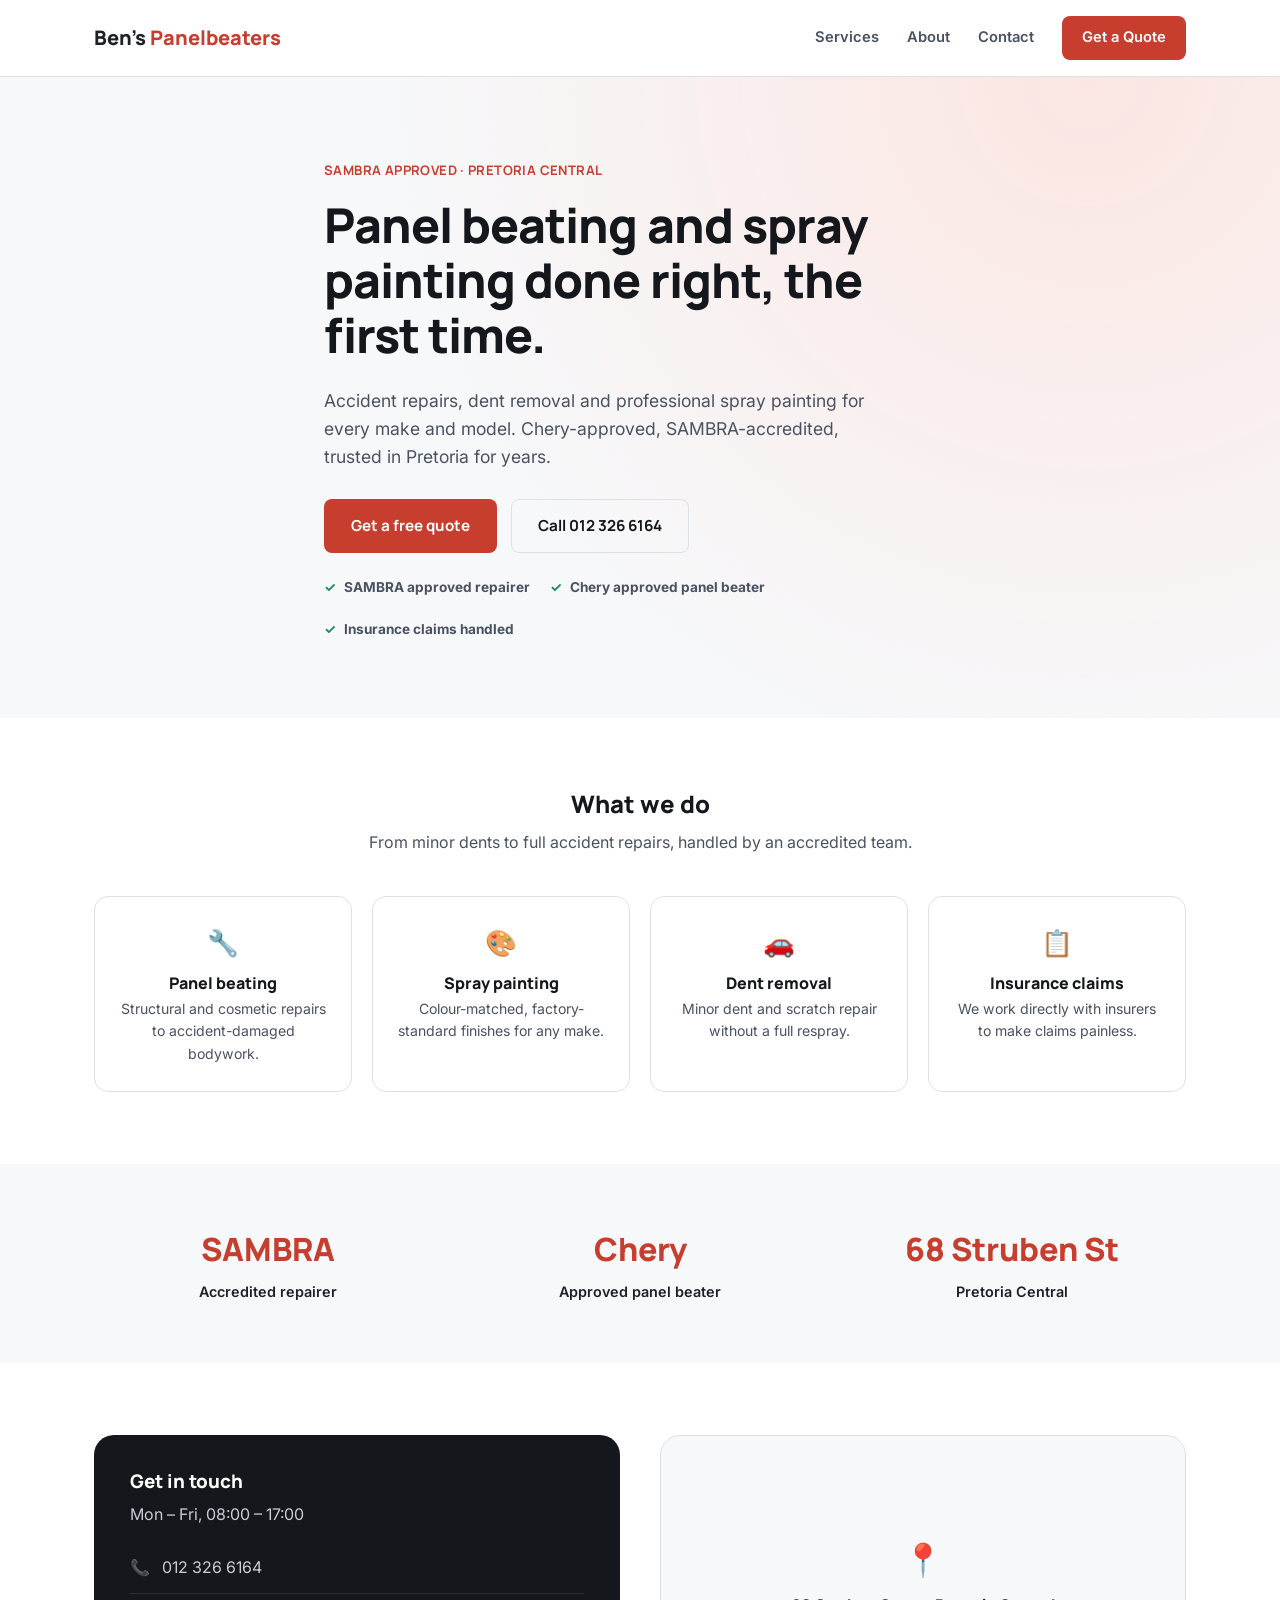
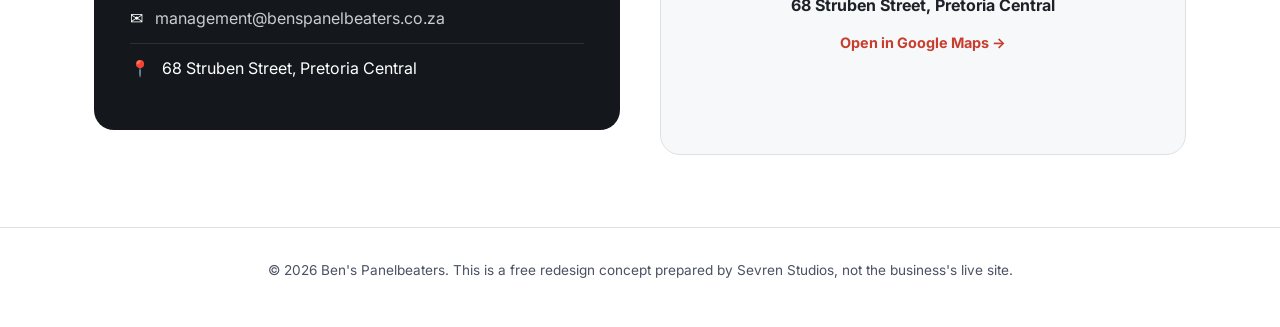
==== bens-panelbeaters/index.html @ b7615653 "Initial commit: preview site with Ben's Panelbeaters redesign concept" ====
<!DOCTYPE html>
<html lang="en">
<head>
<meta charset="UTF-8" />
<meta name="viewport" content="width=device-width, initial-scale=1.0" />
<title>Ben's Panelbeaters | SAMBRA Approved Panel Beaters, Pretoria Central</title>
<link rel="preconnect" href="https://fonts.googleapis.com" />
<link rel="preconnect" href="https://fonts.gstatic.com" crossorigin />
<link href="https://fonts.googleapis.com/css2?family=Manrope:wght@400;500;600;700;800&family=Inter:wght@400;500;600&display=swap" rel="stylesheet" />
<style>
  :root {
    --ink-900: #14171c;
    --ink-800: #1d2128;
    --ink-600: #4a5262;
    --ink-200: #dde1e6;
    --ink-50: #f7f8fa;
    --white: #ffffff;
    --accent-500: #c73e2e;
    --accent-600: #a8321f;
    --accent-100: #fbe6e2;
    --success: #1f8a5f;
    --radius-sm: 8px;
    --radius-md: 14px;
    --radius-lg: 20px;
    --max-width: 1140px;
  }
  * { box-sizing: border-box; }
  body { margin: 0; font-family: 'Inter', 'Segoe UI', sans-serif; background: var(--white); color: var(--ink-800); line-height: 1.6; }
  h1, h2, h3 { font-family: 'Manrope', sans-serif; font-weight: 800; line-height: 1.15; margin: 0 0 0.5em; color: var(--ink-900); }
  p { margin: 0 0 1em; color: var(--ink-600); }
  a { color: inherit; text-decoration: none; }
  .container { max-width: var(--max-width); margin: 0 auto; padding: 0 24px; }

  .btn { display: inline-flex; align-items: center; gap: 8px; padding: 14px 26px; border-radius: var(--radius-sm); font-family: 'Manrope', sans-serif; font-weight: 700; font-size: 0.95rem; border: 1.5px solid transparent; cursor: pointer; }
  .btn-primary { background: var(--accent-500); color: white; }
  .btn-ghost { background: transparent; color: var(--ink-900); border-color: var(--ink-200); }

  .site-header { position: sticky; top: 0; z-index: 100; background: rgba(255,255,255,0.92); backdrop-filter: blur(8px); border-bottom: 1px solid var(--ink-200); }
  .header-inner { display: flex; align-items: center; justify-content: space-between; height: 76px; }
  .logo { font-family: 'Manrope', sans-serif; font-weight: 800; font-size: 1.25rem; }
  .logo span { color: var(--accent-500); }
  .main-nav { display: flex; align-items: center; gap: 28px; }
  .main-nav a { font-size: 0.92rem; font-weight: 600; color: var(--ink-600); }
  .nav-cta { background: var(--accent-500); color: white !important; padding: 10px 20px; border-radius: var(--radius-sm); }

  .hero { padding: 80px 0 64px; background: radial-gradient(circle at 85% 0%, var(--accent-100), transparent 55%), var(--ink-50); }
  .hero-inner { max-width: 680px; }
  .eyebrow { display: inline-flex; gap: 8px; align-items: center; font-family: 'Manrope', sans-serif; font-weight: 700; font-size: 0.82rem; letter-spacing: 0.03em; text-transform: uppercase; color: var(--accent-500); margin-bottom: 16px; }
  .hero h1 { font-size: clamp(2rem, 4vw, 3rem); letter-spacing: -0.02em; }
  .hero-sub { font-size: 1.1rem; max-width: 560px; }
  .hero-actions { display: flex; gap: 14px; flex-wrap: wrap; margin: 28px 0 24px; }
  .badges { display: flex; gap: 20px; flex-wrap: wrap; font-size: 0.85rem; font-weight: 700; color: var(--ink-600); }
  .badges li { list-style: none; display: flex; align-items: center; gap: 8px; }
  .badges { display: flex; padding: 0; }
  .badges li::before { content: '\2713'; color: var(--success); }

  .services { padding: 72px 0; }
  .section-head { max-width: 600px; margin: 0 auto 40px; text-align: center; }
  .services-grid { display: grid; grid-template-columns: repeat(4, 1fr); gap: 20px; }
  .service-card { padding: 26px 22px; border: 1px solid var(--ink-200); border-radius: var(--radius-md); text-align: center; }
  .service-card .icon { font-size: 1.6rem; margin-bottom: 10px; }
  .service-card h3 { font-size: 1rem; margin-bottom: 6px; }
  .service-card p { font-size: 0.88rem; margin: 0; }

  .trust { padding: 60px 0; background: var(--ink-50); }
  .trust-grid { display: grid; grid-template-columns: repeat(3, 1fr); gap: 24px; text-align: center; }
  .trust-item .num { font-family: 'Manrope', sans-serif; font-weight: 800; font-size: 2rem; color: var(--accent-500); }
  .trust-item p { margin: 4px 0 0; font-size: 0.9rem; font-weight: 600; color: var(--ink-800); }

  .contact { padding: 72px 0; }
  .contact-grid { display: grid; grid-template-columns: 1fr 1fr; gap: 40px; align-items: start; }
  .contact-card { background: var(--ink-900); color: white; padding: 36px; border-radius: var(--radius-lg); }
  .contact-card h3 { color: white; }
  .contact-card p, .contact-card a { color: #c9cdd4; }
  .contact-row { display: flex; align-items: center; gap: 12px; padding: 12px 0; border-bottom: 1px solid #2a2f38; }
  .contact-row:last-child { border-bottom: none; }
  .map-embed { border-radius: var(--radius-lg); overflow: hidden; border: 1px solid var(--ink-200); height: 100%; min-height: 320px; display: flex; align-items: center; justify-content: center; background: var(--ink-50); position: relative; }
  .map-embed iframe { width: 100%; height: 100%; border: 0; display: block; position: absolute; inset: 0; }
  .map-fallback { text-align: center; padding: 32px; position: relative; z-index: 1; }
  .map-fallback .pin { font-size: 2rem; margin-bottom: 8px; }
  .map-fallback a { display: inline-flex; align-items: center; gap: 6px; margin-top: 12px; font-weight: 700; color: var(--accent-500); font-size: 0.9rem; }

  .site-footer { padding: 32px 0; border-top: 1px solid var(--ink-200); text-align: center; font-size: 0.85rem; color: var(--ink-600); }

  @media (max-width: 900px) {
    .services-grid { grid-template-columns: repeat(2, 1fr); }
    .trust-grid { grid-template-columns: 1fr; gap: 32px; }
    .contact-grid { grid-template-columns: 1fr; }
    .main-nav a:not(.nav-cta) { display: none; }
  }
</style>
</head>
<body>

  <header class="site-header">
    <div class="container header-inner">
      <a href="#" class="logo">Ben's <span>Panelbeaters</span></a>
      <nav class="main-nav">
        <a href="#services">Services</a>
        <a href="#about">About</a>
        <a href="#contact">Contact</a>
        <a href="#contact" class="nav-cta">Get a Quote</a>
      </nav>
    </div>
  </header>

  <main>
    <section class="hero">
      <div class="container hero-inner">
        <p class="eyebrow">SAMBRA Approved &middot; Pretoria Central</p>
        <h1>Panel beating and spray painting done right, the first time.</h1>
        <p class="hero-sub">Accident repairs, dent removal and professional spray painting for every make and model. Chery-approved, SAMBRA-accredited, trusted in Pretoria for years.</p>
        <div class="hero-actions">
          <a href="#contact" class="btn btn-primary">Get a free quote</a>
          <a href="tel:0123266164" class="btn btn-ghost">Call 012 326 6164</a>
        </div>
        <ul class="badges">
          <li>SAMBRA approved repairer</li>
          <li>Chery approved panel beater</li>
          <li>Insurance claims handled</li>
        </ul>
      </div>
    </section>

    <section class="services" id="services">
      <div class="container">
        <div class="section-head">
          <h2>What we do</h2>
          <p>From minor dents to full accident repairs, handled by an accredited team.</p>
        </div>
        <div class="services-grid">
          <div class="service-card">
            <div class="icon">🔧</div>
            <h3>Panel beating</h3>
            <p>Structural and cosmetic repairs to accident-damaged bodywork.</p>
          </div>
          <div class="service-card">
            <div class="icon">🎨</div>
            <h3>Spray painting</h3>
            <p>Colour-matched, factory-standard finishes for any make.</p>
          </div>
          <div class="service-card">
            <div class="icon">🚗</div>
            <h3>Dent removal</h3>
            <p>Minor dent and scratch repair without a full respray.</p>
          </div>
          <div class="service-card">
            <div class="icon">📋</div>
            <h3>Insurance claims</h3>
            <p>We work directly with insurers to make claims painless.</p>
          </div>
        </div>
      </div>
    </section>

    <section class="trust" id="about">
      <div class="container">
        <div class="trust-grid">
          <div class="trust-item">
            <div class="num">SAMBRA</div>
            <p>Accredited repairer</p>
          </div>
          <div class="trust-item">
            <div class="num">Chery</div>
            <p>Approved panel beater</p>
          </div>
          <div class="trust-item">
            <div class="num">68 Struben St</div>
            <p>Pretoria Central</p>
          </div>
        </div>
      </div>
    </section>

    <section class="contact" id="contact">
      <div class="container contact-grid">
        <div class="contact-card">
          <h3>Get in touch</h3>
          <p>Mon &ndash; Fri, 08:00 &ndash; 17:00</p>
          <div class="contact-row">
            <span>&#128222;</span>
            <a href="tel:0123266164">012 326 6164</a>
          </div>
          <div class="contact-row">
            <span>&#9993;</span>
            <a href="mailto:management@benspanelbeaters.co.za">management@benspanelbeaters.co.za</a>
          </div>
          <div class="contact-row">
            <span>&#128205;</span>
            <span>68 Struben Street, Pretoria Central</span>
          </div>
        </div>
        <div class="map-embed">
          <iframe src="https://maps.google.com/maps?width=100%25&height=100%25&hl=en&q=Ben%27s%20Panelbeaters%2C%2068%20Struben%20Street%2C%20Pretoria%20Central&t=&z=15&ie=UTF8&iwloc=&output=embed" loading="lazy" referrerpolicy="no-referrer-when-downgrade" title="Map showing Ben's Panelbeaters location"></iframe>
          <div class="map-fallback">
            <div class="pin">📍</div>
            <p style="margin:0; font-weight:700; color:var(--ink-800);">68 Struben Street, Pretoria Central</p>
            <a href="https://www.google.com/maps/search/?api=1&query=68+Struben+Street+Pretoria+Central" target="_blank" rel="noopener">Open in Google Maps &rarr;</a>
          </div>
        </div>
      </div>
    </section>
  </main>

  <footer class="site-footer">
    <p>&copy; 2026 Ben's Panelbeaters. This is a free redesign concept prepared by Sevren Studios, not the business's live site.</p>
  </footer>

</body>
</html>
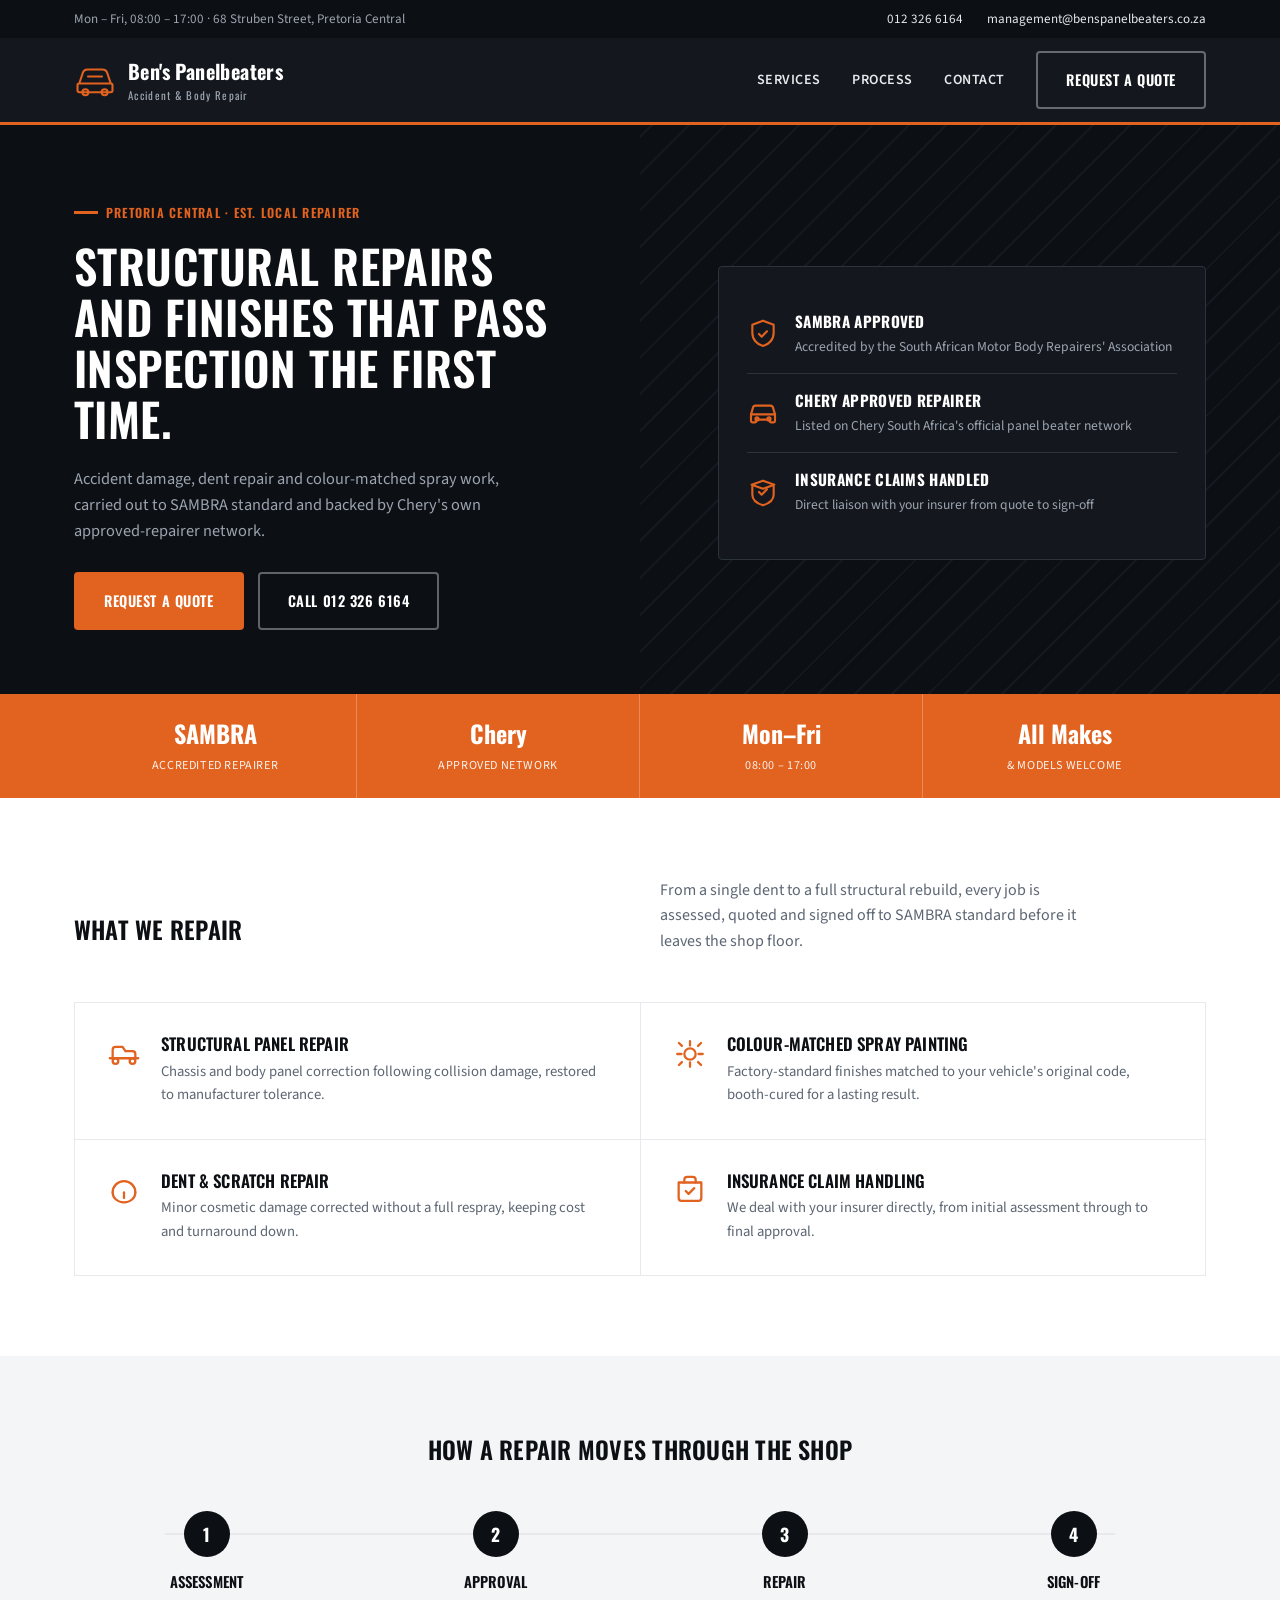
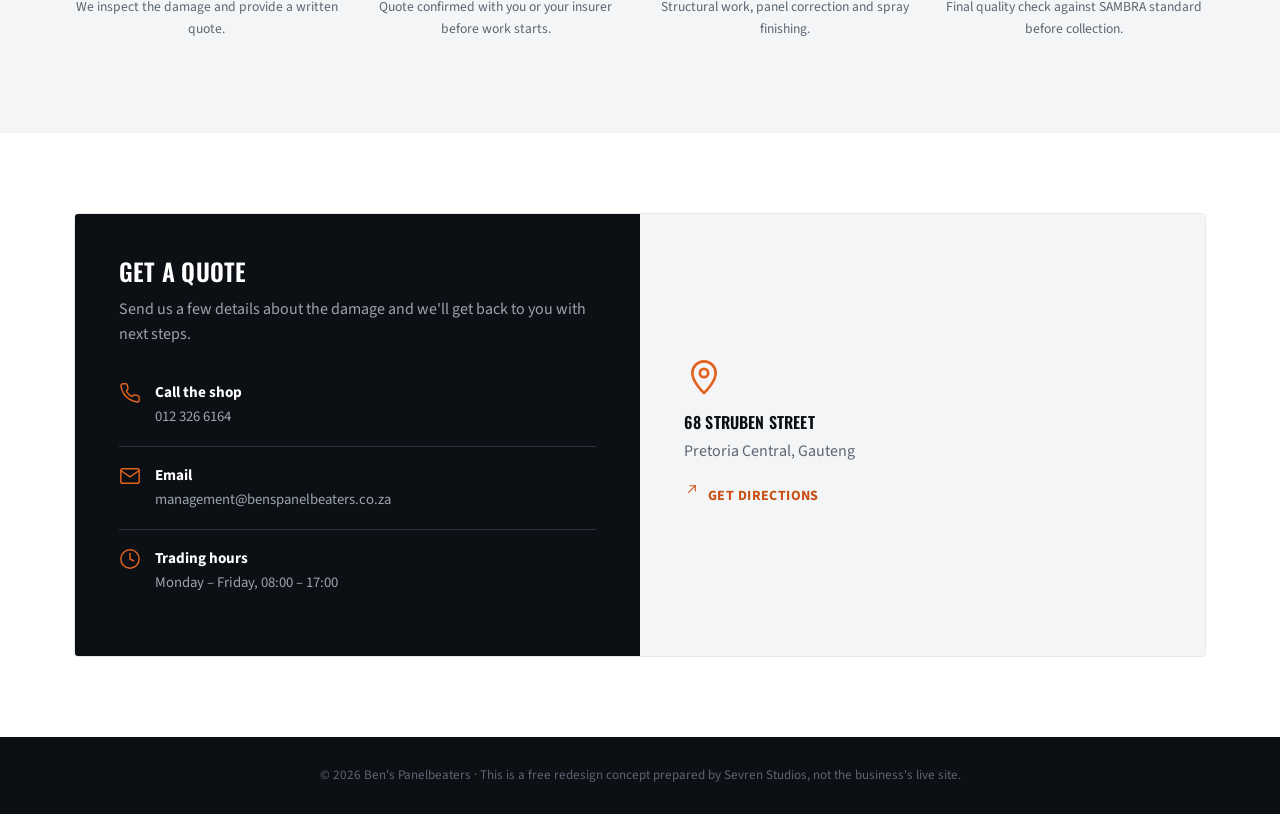
==== commit 4092f8a7: "Rebuild Ben's Panelbeaters concept with a distinct industrial design, no emoji icons" ====
--- a/bens-panelbeaters/index.html
+++ b/bens-panelbeaters/index.html
@@ -3,199 +3,377 @@
 <head>
 <meta charset="UTF-8" />
 <meta name="viewport" content="width=device-width, initial-scale=1.0" />
-<title>Ben's Panelbeaters | SAMBRA Approved Panel Beaters, Pretoria Central</title>
+<title>Ben's Panelbeaters | SAMBRA &amp; Chery Approved, Pretoria Central</title>
 <link rel="preconnect" href="https://fonts.googleapis.com" />
 <link rel="preconnect" href="https://fonts.gstatic.com" crossorigin />
-<link href="https://fonts.googleapis.com/css2?family=Manrope:wght@400;500;600;700;800&family=Inter:wght@400;500;600&display=swap" rel="stylesheet" />
+<link href="https://fonts.googleapis.com/css2?family=Oswald:wght@500;600;700&family=Source+Sans+3:wght@400;500;600;700&display=swap" rel="stylesheet" />
 <style>
   :root {
-    --ink-900: #14171c;
-    --ink-800: #1d2128;
-    --ink-600: #4a5262;
-    --ink-200: #dde1e6;
-    --ink-50: #f7f8fa;
+    --steel-950: #0c0f13;
+    --steel-900: #14181e;
+    --steel-800: #1e242c;
+    --steel-700: #2c333d;
+    --steel-500: #5c6673;
+    --steel-300: #9ba4b0;
+    --steel-100: #e7e9ec;
+    --steel-50: #f4f5f6;
     --white: #ffffff;
-    --accent-500: #c73e2e;
-    --accent-600: #a8321f;
-    --accent-100: #fbe6e2;
-    --success: #1f8a5f;
-    --radius-sm: 8px;
-    --radius-md: 14px;
-    --radius-lg: 20px;
-    --max-width: 1140px;
+    --safety-500: #e2621f;
+    --safety-600: #c74f13;
+    --safety-100: #fce8db;
+    --ok-500: #2f8f5b;
+    --radius: 4px;
+    --max-width: 1180px;
   }
   * { box-sizing: border-box; }
-  body { margin: 0; font-family: 'Inter', 'Segoe UI', sans-serif; background: var(--white); color: var(--ink-800); line-height: 1.6; }
-  h1, h2, h3 { font-family: 'Manrope', sans-serif; font-weight: 800; line-height: 1.15; margin: 0 0 0.5em; color: var(--ink-900); }
-  p { margin: 0 0 1em; color: var(--ink-600); }
+  html { scroll-behavior: smooth; }
+  body {
+    margin: 0;
+    font-family: 'Source Sans 3', 'Segoe UI', sans-serif;
+    background: var(--white);
+    color: var(--steel-900);
+    line-height: 1.6;
+  }
+  h1, h2, h3, h4 {
+    font-family: 'Oswald', 'Segoe UI', sans-serif;
+    font-weight: 600;
+    text-transform: uppercase;
+    letter-spacing: 0.01em;
+    line-height: 1.1;
+    margin: 0 0 0.5em;
+    color: var(--steel-950);
+  }
+  p { margin: 0 0 1em; color: var(--steel-500); }
   a { color: inherit; text-decoration: none; }
   .container { max-width: var(--max-width); margin: 0 auto; padding: 0 24px; }
-
-  .btn { display: inline-flex; align-items: center; gap: 8px; padding: 14px 26px; border-radius: var(--radius-sm); font-family: 'Manrope', sans-serif; font-weight: 700; font-size: 0.95rem; border: 1.5px solid transparent; cursor: pointer; }
-  .btn-primary { background: var(--accent-500); color: white; }
-  .btn-ghost { background: transparent; color: var(--ink-900); border-color: var(--ink-200); }
-
-  .site-header { position: sticky; top: 0; z-index: 100; background: rgba(255,255,255,0.92); backdrop-filter: blur(8px); border-bottom: 1px solid var(--ink-200); }
-  .header-inner { display: flex; align-items: center; justify-content: space-between; height: 76px; }
-  .logo { font-family: 'Manrope', sans-serif; font-weight: 800; font-size: 1.25rem; }
-  .logo span { color: var(--accent-500); }
-  .main-nav { display: flex; align-items: center; gap: 28px; }
-  .main-nav a { font-size: 0.92rem; font-weight: 600; color: var(--ink-600); }
-  .nav-cta { background: var(--accent-500); color: white !important; padding: 10px 20px; border-radius: var(--radius-sm); }
-
-  .hero { padding: 80px 0 64px; background: radial-gradient(circle at 85% 0%, var(--accent-100), transparent 55%), var(--ink-50); }
-  .hero-inner { max-width: 680px; }
-  .eyebrow { display: inline-flex; gap: 8px; align-items: center; font-family: 'Manrope', sans-serif; font-weight: 700; font-size: 0.82rem; letter-spacing: 0.03em; text-transform: uppercase; color: var(--accent-500); margin-bottom: 16px; }
-  .hero h1 { font-size: clamp(2rem, 4vw, 3rem); letter-spacing: -0.02em; }
-  .hero-sub { font-size: 1.1rem; max-width: 560px; }
-  .hero-actions { display: flex; gap: 14px; flex-wrap: wrap; margin: 28px 0 24px; }
-  .badges { display: flex; gap: 20px; flex-wrap: wrap; font-size: 0.85rem; font-weight: 700; color: var(--ink-600); }
-  .badges li { list-style: none; display: flex; align-items: center; gap: 8px; }
-  .badges { display: flex; padding: 0; }
-  .badges li::before { content: '\2713'; color: var(--success); }
-
-  .services { padding: 72px 0; }
-  .section-head { max-width: 600px; margin: 0 auto 40px; text-align: center; }
-  .services-grid { display: grid; grid-template-columns: repeat(4, 1fr); gap: 20px; }
-  .service-card { padding: 26px 22px; border: 1px solid var(--ink-200); border-radius: var(--radius-md); text-align: center; }
-  .service-card .icon { font-size: 1.6rem; margin-bottom: 10px; }
-  .service-card h3 { font-size: 1rem; margin-bottom: 6px; }
-  .service-card p { font-size: 0.88rem; margin: 0; }
-
-  .trust { padding: 60px 0; background: var(--ink-50); }
-  .trust-grid { display: grid; grid-template-columns: repeat(3, 1fr); gap: 24px; text-align: center; }
-  .trust-item .num { font-family: 'Manrope', sans-serif; font-weight: 800; font-size: 2rem; color: var(--accent-500); }
-  .trust-item p { margin: 4px 0 0; font-size: 0.9rem; font-weight: 600; color: var(--ink-800); }
-
-  .contact { padding: 72px 0; }
-  .contact-grid { display: grid; grid-template-columns: 1fr 1fr; gap: 40px; align-items: start; }
-  .contact-card { background: var(--ink-900); color: white; padding: 36px; border-radius: var(--radius-lg); }
-  .contact-card h3 { color: white; }
-  .contact-card p, .contact-card a { color: #c9cdd4; }
-  .contact-row { display: flex; align-items: center; gap: 12px; padding: 12px 0; border-bottom: 1px solid #2a2f38; }
-  .contact-row:last-child { border-bottom: none; }
-  .map-embed { border-radius: var(--radius-lg); overflow: hidden; border: 1px solid var(--ink-200); height: 100%; min-height: 320px; display: flex; align-items: center; justify-content: center; background: var(--ink-50); position: relative; }
-  .map-embed iframe { width: 100%; height: 100%; border: 0; display: block; position: absolute; inset: 0; }
-  .map-fallback { text-align: center; padding: 32px; position: relative; z-index: 1; }
-  .map-fallback .pin { font-size: 2rem; margin-bottom: 8px; }
-  .map-fallback a { display: inline-flex; align-items: center; gap: 6px; margin-top: 12px; font-weight: 700; color: var(--accent-500); font-size: 0.9rem; }
-
-  .site-footer { padding: 32px 0; border-top: 1px solid var(--ink-200); text-align: center; font-size: 0.85rem; color: var(--ink-600); }
-
-  @media (max-width: 900px) {
-    .services-grid { grid-template-columns: repeat(2, 1fr); }
-    .trust-grid { grid-template-columns: 1fr; gap: 32px; }
+  .icon { width: 28px; height: 28px; stroke: currentColor; fill: none; stroke-width: 1.6; stroke-linecap: round; stroke-linejoin: round; flex-shrink: 0; }
+
+  /* ===== Buttons ===== */
+  .btn {
+    display: inline-flex;
+    align-items: center;
+    gap: 10px;
+    padding: 15px 28px;
+    font-family: 'Oswald', sans-serif;
+    font-weight: 600;
+    font-size: 0.9rem;
+    text-transform: uppercase;
+    letter-spacing: 0.04em;
+    border: 2px solid transparent;
+    border-radius: var(--radius);
+    cursor: pointer;
+  }
+  .btn-primary { background: var(--safety-500); color: var(--white); }
+  .btn-outline { background: transparent; color: var(--white); border-color: rgba(255,255,255,0.35); }
+
+  /* ===== Header ===== */
+  .top-bar { background: var(--steel-950); color: var(--steel-300); font-size: 0.82rem; }
+  .top-bar-inner { display: flex; justify-content: space-between; align-items: center; height: 38px; }
+  .top-bar-inner a { color: var(--steel-100); }
+  .top-links { display: flex; gap: 24px; }
+
+  .site-header { background: var(--steel-900); border-bottom: 3px solid var(--safety-500); }
+  .header-inner { display: flex; align-items: center; justify-content: space-between; height: 84px; }
+  .logo-block { display: flex; align-items: center; gap: 12px; }
+  .logo-mark { width: 42px; height: 42px; color: var(--safety-500); }
+  .logo-text { font-family: 'Oswald', sans-serif; color: var(--white); }
+  .logo-text .main { font-size: 1.25rem; font-weight: 700; display: block; letter-spacing: 0.02em; }
+  .logo-text .sub { font-size: 0.68rem; color: var(--steel-300); letter-spacing: 0.12em; display: block; }
+  .main-nav { display: flex; align-items: center; gap: 32px; }
+  .main-nav a:not(.btn) { color: var(--steel-100); font-weight: 600; font-size: 0.88rem; text-transform: uppercase; letter-spacing: 0.03em; }
+
+  /* ===== Hero ===== */
+  .hero {
+    position: relative;
+    background: var(--steel-950);
+    color: var(--white);
+    padding: 72px 0 64px;
+    overflow: hidden;
+  }
+  .hero::before {
+    content: '';
+    position: absolute;
+    top: 0; right: -10%;
+    width: 60%; height: 100%;
+    background: repeating-linear-gradient(-45deg, var(--steel-800) 0 2px, transparent 2px 26px);
+    opacity: 0.5;
+  }
+  .hero-grid { position: relative; display: grid; grid-template-columns: 1.1fr 0.9fr; gap: 48px; align-items: center; }
+  .stripe { display: inline-flex; align-items: center; gap: 8px; font-family: 'Oswald', sans-serif; font-size: 0.78rem; font-weight: 600; letter-spacing: 0.1em; text-transform: uppercase; color: var(--safety-500); margin-bottom: 18px; }
+  .stripe::before { content: ''; width: 24px; height: 3px; background: var(--safety-500); }
+  .hero h1 { font-size: clamp(2rem, 3.6vw, 2.9rem); color: var(--white); max-width: 480px; }
+  .hero-sub { color: var(--steel-300); font-size: 1.02rem; max-width: 460px; }
+  .hero-actions { display: flex; gap: 14px; flex-wrap: wrap; margin-top: 28px; }
+
+  .accred-panel {
+    background: var(--steel-900);
+    border: 1px solid var(--steel-700);
+    border-radius: var(--radius);
+    padding: 28px;
+  }
+  .accred-row { display: flex; align-items: center; gap: 16px; padding: 14px 0; border-bottom: 1px solid var(--steel-700); }
+  .accred-row:last-child { border-bottom: none; }
+  .accred-row .icon { color: var(--safety-500); width: 32px; height: 32px; }
+  .accred-row strong { display: block; color: var(--white); font-family: 'Oswald', sans-serif; font-size: 0.95rem; text-transform: uppercase; letter-spacing: 0.02em; }
+  .accred-row span { font-size: 0.85rem; color: var(--steel-300); }
+
+  /* ===== Bar strip ===== */
+  .fact-strip { background: var(--safety-500); color: var(--white); }
+  .fact-grid { display: grid; grid-template-columns: repeat(4, 1fr); }
+  .fact-item { padding: 20px 24px; text-align: center; border-right: 1px solid rgba(255,255,255,0.25); }
+  .fact-item:last-child { border-right: none; }
+  .fact-item .num { font-family: 'Oswald', sans-serif; font-weight: 700; font-size: 1.5rem; display: block; }
+  .fact-item .label { font-size: 0.76rem; text-transform: uppercase; letter-spacing: 0.05em; opacity: 0.92; }
+
+  /* ===== Services ===== */
+  .services { padding: 80px 0; }
+  .services-head { display: grid; grid-template-columns: 1fr 1fr; gap: 40px; align-items: end; margin-bottom: 48px; }
+  .services-head p { margin: 0; max-width: 420px; }
+  .service-list { display: grid; grid-template-columns: repeat(2, 1fr); gap: 1px; background: var(--steel-100); border: 1px solid var(--steel-100); }
+  .service-row { background: var(--white); padding: 32px; display: flex; gap: 20px; }
+  .service-row .icon { color: var(--safety-500); width: 34px; height: 34px; margin-top: 2px; }
+  .service-row h3 { font-size: 1.05rem; margin-bottom: 6px; }
+  .service-row p { font-size: 0.92rem; margin: 0; }
+
+  /* ===== Process ===== */
+  .process { background: var(--steel-50); padding: 80px 0; }
+  .process-head { text-align: center; max-width: 560px; margin: 0 auto 48px; }
+  .process-track { position: relative; display: grid; grid-template-columns: repeat(4, 1fr); gap: 24px; }
+  .process-track::before {
+    content: '';
+    position: absolute;
+    top: 22px; left: 8%; right: 8%;
+    height: 2px;
+    background: var(--steel-100);
+  }
+  .process-step { position: relative; text-align: center; }
+  .process-num {
+    width: 46px; height: 46px;
+    border-radius: 50%;
+    background: var(--steel-950);
+    color: var(--white);
+    display: flex; align-items: center; justify-content: center;
+    font-family: 'Oswald', sans-serif; font-weight: 700; font-size: 1.1rem;
+    margin: 0 auto 16px;
+    position: relative;
+    z-index: 1;
+  }
+  .process-step h3 { font-size: 0.92rem; }
+  .process-step p { font-size: 0.85rem; }
+
+  /* ===== Contact ===== */
+  .contact { padding: 80px 0; }
+  .contact-grid { display: grid; grid-template-columns: 1fr 1fr; gap: 0; border: 1px solid var(--steel-100); border-radius: var(--radius); overflow: hidden; }
+  .contact-info { background: var(--steel-950); color: var(--white); padding: 44px; }
+  .contact-info h2 { color: var(--white); }
+  .contact-info > p { color: var(--steel-300); }
+  .contact-line { display: flex; align-items: flex-start; gap: 14px; padding: 16px 0; border-top: 1px solid var(--steel-700); }
+  .contact-line:first-of-type { border-top: none; margin-top: 8px; }
+  .contact-line .icon { color: var(--safety-500); width: 22px; height: 22px; margin-top: 2px; }
+  .contact-line strong { display: block; color: var(--white); font-size: 0.95rem; }
+  .contact-line span, .contact-line a { color: var(--steel-300); font-size: 0.92rem; }
+
+  .location-panel { padding: 44px; display: flex; flex-direction: column; justify-content: center; align-items: flex-start; background: var(--steel-50); }
+  .location-panel .icon { color: var(--safety-500); width: 40px; height: 40px; margin-bottom: 16px; }
+  .location-panel h3 { font-size: 1rem; }
+  .location-panel a.map-link { display: inline-flex; align-items: center; gap: 8px; margin-top: 16px; font-weight: 700; color: var(--safety-600); font-size: 0.88rem; text-transform: uppercase; letter-spacing: 0.03em; }
+
+  /* ===== Footer ===== */
+  .site-footer { background: var(--steel-950); color: var(--steel-500); padding: 28px 0; text-align: center; font-size: 0.82rem; }
+
+  @media (max-width: 920px) {
+    .hero-grid { grid-template-columns: 1fr; }
+    .services-head { grid-template-columns: 1fr; }
+    .service-list { grid-template-columns: 1fr; }
+    .process-track { grid-template-columns: repeat(2, 1fr); row-gap: 32px; }
+    .process-track::before { display: none; }
     .contact-grid { grid-template-columns: 1fr; }
-    .main-nav a:not(.nav-cta) { display: none; }
+    .fact-grid { grid-template-columns: repeat(2, 1fr); }
+    .fact-item:nth-child(2) { border-right: none; }
+    .main-nav a:not(.btn) { display: none; }
+    .top-links { display: none; }
   }
 </style>
 </head>
 <body>
 
+  <div class="top-bar">
+    <div class="container top-bar-inner">
+      <span>Mon &ndash; Fri, 08:00 &ndash; 17:00 &middot; 68 Struben Street, Pretoria Central</span>
+      <div class="top-links">
+        <a href="tel:0123266164">012 326 6164</a>
+        <a href="mailto:management@benspanelbeaters.co.za">management@benspanelbeaters.co.za</a>
+      </div>
+    </div>
+  </div>
+
   <header class="site-header">
     <div class="container header-inner">
-      <a href="#" class="logo">Ben's <span>Panelbeaters</span></a>
+      <div class="logo-block">
+        <svg class="logo-mark" viewBox="0 0 48 48" fill="none" xmlns="http://www.w3.org/2000/svg">
+          <path d="M6 28L10 16C10.8 13.6 13 12 15.6 12H32.4C35 12 37.2 13.6 38 16L42 28" stroke="currentColor" stroke-width="2.4" stroke-linejoin="round"/>
+          <rect x="4" y="28" width="40" height="10" rx="2" stroke="currentColor" stroke-width="2.4"/>
+          <circle cx="13" cy="38" r="3.4" stroke="currentColor" stroke-width="2.4"/>
+          <circle cx="35" cy="38" r="3.4" stroke="currentColor" stroke-width="2.4"/>
+          <path d="M16 20H32" stroke="currentColor" stroke-width="2.4" stroke-linecap="round"/>
+        </svg>
+        <span class="logo-text">
+          <span class="main">Ben's Panelbeaters</span>
+          <span class="sub">Accident &amp; Body Repair</span>
+        </span>
+      </div>
       <nav class="main-nav">
         <a href="#services">Services</a>
-        <a href="#about">About</a>
+        <a href="#process">Process</a>
         <a href="#contact">Contact</a>
-        <a href="#contact" class="nav-cta">Get a Quote</a>
+        <a href="#contact" class="btn btn-outline">Request a Quote</a>
       </nav>
     </div>
   </header>
 
   <main>
     <section class="hero">
-      <div class="container hero-inner">
-        <p class="eyebrow">SAMBRA Approved &middot; Pretoria Central</p>
-        <h1>Panel beating and spray painting done right, the first time.</h1>
-        <p class="hero-sub">Accident repairs, dent removal and professional spray painting for every make and model. Chery-approved, SAMBRA-accredited, trusted in Pretoria for years.</p>
-        <div class="hero-actions">
-          <a href="#contact" class="btn btn-primary">Get a free quote</a>
-          <a href="tel:0123266164" class="btn btn-ghost">Call 012 326 6164</a>
-        </div>
-        <ul class="badges">
-          <li>SAMBRA approved repairer</li>
-          <li>Chery approved panel beater</li>
-          <li>Insurance claims handled</li>
-        </ul>
+      <div class="container hero-grid">
+        <div>
+          <p class="stripe">Pretoria Central &middot; Est. Local Repairer</p>
+          <h1>Structural repairs and finishes that pass inspection the first time.</h1>
+          <p class="hero-sub">Accident damage, dent repair and colour-matched spray work, carried out to SAMBRA standard and backed by Chery's own approved-repairer network.</p>
+          <div class="hero-actions">
+            <a href="#contact" class="btn btn-primary">Request a quote</a>
+            <a href="tel:0123266164" class="btn btn-outline">Call 012 326 6164</a>
+          </div>
+        </div>
+        <div class="accred-panel">
+          <div class="accred-row">
+            <svg class="icon" viewBox="0 0 24 24"><path d="M12 2L4 5v6c0 5 3.4 8.9 8 10 4.6-1.1 8-5 8-10V5l-8-3z"/><path d="M9 12l2 2 4-4"/></svg>
+            <div>
+              <strong>SAMBRA Approved</strong>
+              <span>Accredited by the South African Motor Body Repairers' Association</span>
+            </div>
+          </div>
+          <div class="accred-row">
+            <svg class="icon" viewBox="0 0 24 24"><path d="M3 13l1.5-5A2 2 0 0 1 6.4 6.5h11.2A2 2 0 0 1 19.5 8l1.5 5"/><path d="M3 13h18v5a1 1 0 0 1-1 1h-2a1 1 0 0 1-1-1v-1H7v1a1 1 0 0 1-1 1H4a1 1 0 0 1-1-1v-5z"/><circle cx="7.5" cy="16.5" r="1.2"/><circle cx="16.5" cy="16.5" r="1.2"/></svg>
+            <div>
+              <strong>Chery Approved Repairer</strong>
+              <span>Listed on Chery South Africa's official panel beater network</span>
+            </div>
+          </div>
+          <div class="accred-row">
+            <svg class="icon" viewBox="0 0 24 24"><path d="M9 12l2 2 4-4"/><path d="M20.5 6.5l-8.5-3-8.5 3 8.5 3z"/><path d="M4 8v6c0 3.5 3.5 6.5 8 8 4.5-1.5 8-4.5 8-8V8"/></svg>
+            <div>
+              <strong>Insurance Claims Handled</strong>
+              <span>Direct liaison with your insurer from quote to sign-off</span>
+            </div>
+          </div>
+        </div>
+      </div>
+    </section>
+
+    <section class="fact-strip">
+      <div class="container fact-grid">
+        <div class="fact-item"><span class="num">SAMBRA</span><span class="label">Accredited Repairer</span></div>
+        <div class="fact-item"><span class="num">Chery</span><span class="label">Approved Network</span></div>
+        <div class="fact-item"><span class="num">Mon&ndash;Fri</span><span class="label">08:00 &ndash; 17:00</span></div>
+        <div class="fact-item"><span class="num">All Makes</span><span class="label">&amp; Models Welcome</span></div>
       </div>
     </section>
 
     <section class="services" id="services">
       <div class="container">
-        <div class="section-head">
-          <h2>What we do</h2>
-          <p>From minor dents to full accident repairs, handled by an accredited team.</p>
-        </div>
-        <div class="services-grid">
-          <div class="service-card">
-            <div class="icon">🔧</div>
-            <h3>Panel beating</h3>
-            <p>Structural and cosmetic repairs to accident-damaged bodywork.</p>
-          </div>
-          <div class="service-card">
-            <div class="icon">🎨</div>
-            <h3>Spray painting</h3>
-            <p>Colour-matched, factory-standard finishes for any make.</p>
-          </div>
-          <div class="service-card">
-            <div class="icon">🚗</div>
-            <h3>Dent removal</h3>
-            <p>Minor dent and scratch repair without a full respray.</p>
-          </div>
-          <div class="service-card">
-            <div class="icon">📋</div>
-            <h3>Insurance claims</h3>
-            <p>We work directly with insurers to make claims painless.</p>
-          </div>
-        </div>
-      </div>
-    </section>
-
-    <section class="trust" id="about">
+        <div class="services-head">
+          <h2>What we repair</h2>
+          <p>From a single dent to a full structural rebuild, every job is assessed, quoted and signed off to SAMBRA standard before it leaves the shop floor.</p>
+        </div>
+        <div class="service-list">
+          <div class="service-row">
+            <svg class="icon" viewBox="0 0 24 24"><path d="M4 15V9a2 2 0 0 1 2-2h5l2 3h5a2 2 0 0 1 2 2v3"/><path d="M2 15h20"/><path d="M6 19a2 2 0 1 0 0-4 2 2 0 0 0 0 4z"/><path d="M18 19a2 2 0 1 0 0-4 2 2 0 0 0 0 4z"/></svg>
+            <div>
+              <h3>Structural Panel Repair</h3>
+              <p>Chassis and body panel correction following collision damage, restored to manufacturer tolerance.</p>
+            </div>
+          </div>
+          <div class="service-row">
+            <svg class="icon" viewBox="0 0 24 24"><path d="M12 3v3M12 18v3M4.2 4.2l2.1 2.1M17.7 17.7l2.1 2.1M3 12h3M18 12h3M4.2 19.8l2.1-2.1M17.7 6.3l2.1-2.1"/><circle cx="12" cy="12" r="4"/></svg>
+            <div>
+              <h3>Colour-Matched Spray Painting</h3>
+              <p>Factory-standard finishes matched to your vehicle's original code, booth-cured for a lasting result.</p>
+            </div>
+          </div>
+          <div class="service-row">
+            <svg class="icon" viewBox="0 0 24 24"><path d="M4 13a8 8 0 1 1 16 0"/><path d="M4 13c0 4 3.5 7 8 7s8-3 8-7"/><path d="M12 13v4"/></svg>
+            <div>
+              <h3>Dent &amp; Scratch Repair</h3>
+              <p>Minor cosmetic damage corrected without a full respray, keeping cost and turnaround down.</p>
+            </div>
+          </div>
+          <div class="service-row">
+            <svg class="icon" viewBox="0 0 24 24"><path d="M9 12l2 2 4-4"/><path d="M4 6h16v11a2 2 0 0 1-2 2H6a2 2 0 0 1-2-2V6z"/><path d="M8 6V4a2 2 0 0 1 2-2h4a2 2 0 0 1 2 2v2"/></svg>
+            <div>
+              <h3>Insurance Claim Handling</h3>
+              <p>We deal with your insurer directly, from initial assessment through to final approval.</p>
+            </div>
+          </div>
+        </div>
+      </div>
+    </section>
+
+    <section class="process" id="process">
       <div class="container">
-        <div class="trust-grid">
-          <div class="trust-item">
-            <div class="num">SAMBRA</div>
-            <p>Accredited repairer</p>
-          </div>
-          <div class="trust-item">
-            <div class="num">Chery</div>
-            <p>Approved panel beater</p>
-          </div>
-          <div class="trust-item">
-            <div class="num">68 Struben St</div>
-            <p>Pretoria Central</p>
+        <div class="process-head">
+          <h2>How a repair moves through the shop</h2>
+        </div>
+        <div class="process-track">
+          <div class="process-step">
+            <div class="process-num">1</div>
+            <h3>Assessment</h3>
+            <p>We inspect the damage and provide a written quote.</p>
+          </div>
+          <div class="process-step">
+            <div class="process-num">2</div>
+            <h3>Approval</h3>
+            <p>Quote confirmed with you or your insurer before work starts.</p>
+          </div>
+          <div class="process-step">
+            <div class="process-num">3</div>
+            <h3>Repair</h3>
+            <p>Structural work, panel correction and spray finishing.</p>
+          </div>
+          <div class="process-step">
+            <div class="process-num">4</div>
+            <h3>Sign-Off</h3>
+            <p>Final quality check against SAMBRA standard before collection.</p>
           </div>
         </div>
       </div>
     </section>
 
     <section class="contact" id="contact">
-      <div class="container contact-grid">
-        <div class="contact-card">
-          <h3>Get in touch</h3>
-          <p>Mon &ndash; Fri, 08:00 &ndash; 17:00</p>
-          <div class="contact-row">
-            <span>&#128222;</span>
-            <a href="tel:0123266164">012 326 6164</a>
-          </div>
-          <div class="contact-row">
-            <span>&#9993;</span>
-            <a href="mailto:management@benspanelbeaters.co.za">management@benspanelbeaters.co.za</a>
-          </div>
-          <div class="contact-row">
-            <span>&#128205;</span>
-            <span>68 Struben Street, Pretoria Central</span>
-          </div>
-        </div>
-        <div class="map-embed">
-          <iframe src="https://maps.google.com/maps?width=100%25&height=100%25&hl=en&q=Ben%27s%20Panelbeaters%2C%2068%20Struben%20Street%2C%20Pretoria%20Central&t=&z=15&ie=UTF8&iwloc=&output=embed" loading="lazy" referrerpolicy="no-referrer-when-downgrade" title="Map showing Ben's Panelbeaters location"></iframe>
-          <div class="map-fallback">
-            <div class="pin">📍</div>
-            <p style="margin:0; font-weight:700; color:var(--ink-800);">68 Struben Street, Pretoria Central</p>
-            <a href="https://www.google.com/maps/search/?api=1&query=68+Struben+Street+Pretoria+Central" target="_blank" rel="noopener">Open in Google Maps &rarr;</a>
+      <div class="container">
+        <div class="contact-grid">
+          <div class="contact-info">
+            <h2>Get a Quote</h2>
+            <p>Send us a few details about the damage and we'll get back to you with next steps.</p>
+            <div class="contact-line">
+              <svg class="icon" viewBox="0 0 24 24"><path d="M22 16.9v3a2 2 0 0 1-2.2 2 19.8 19.8 0 0 1-8.6-3.1 19.5 19.5 0 0 1-6-6 19.8 19.8 0 0 1-3.1-8.6A2 2 0 0 1 4.1 2h3a2 2 0 0 1 2 1.7c.1.9.3 1.8.6 2.7a2 2 0 0 1-.4 2.1L8 9.9a16 16 0 0 0 6 6l1.4-1.3a2 2 0 0 1 2.1-.4c.9.3 1.8.5 2.7.6a2 2 0 0 1 1.8 2z"/></svg>
+              <div><strong>Call the shop</strong><a href="tel:0123266164">012 326 6164</a></div>
+            </div>
+            <div class="contact-line">
+              <svg class="icon" viewBox="0 0 24 24"><path d="M4 4h16a2 2 0 0 1 2 2v12a2 2 0 0 1-2 2H4a2 2 0 0 1-2-2V6a2 2 0 0 1 2-2z"/><path d="M22 6l-10 7L2 6"/></svg>
+              <div><strong>Email</strong><a href="mailto:management@benspanelbeaters.co.za">management@benspanelbeaters.co.za</a></div>
+            </div>
+            <div class="contact-line">
+              <svg class="icon" viewBox="0 0 24 24"><circle cx="12" cy="12" r="10"/><path d="M12 6v6l4 2"/></svg>
+              <div><strong>Trading hours</strong><span>Monday &ndash; Friday, 08:00 &ndash; 17:00</span></div>
+            </div>
+          </div>
+          <div class="location-panel">
+            <svg class="icon" viewBox="0 0 24 24"><path d="M12 21s7-6.5 7-12a7 7 0 1 0-14 0c0 5.5 7 12 7 12z"/><circle cx="12" cy="9" r="2.5"/></svg>
+            <h3>68 Struben Street</h3>
+            <p style="margin:0;">Pretoria Central, Gauteng</p>
+            <a class="map-link" href="https://www.google.com/maps/search/?api=1&query=68+Struben+Street+Pretoria+Central" target="_blank" rel="noopener">
+              <svg class="icon" viewBox="0 0 24 24" style="width:16px;height:16px;color:inherit;"><path d="M7 17L17 7"/><path d="M9 7h8v8"/></svg>
+              Get directions
+            </a>
           </div>
         </div>
       </div>
@@ -203,7 +381,9 @@
   </main>
 
   <footer class="site-footer">
-    <p>&copy; 2026 Ben's Panelbeaters. This is a free redesign concept prepared by Sevren Studios, not the business's live site.</p>
+    <div class="container">
+      <p style="margin:0;">&copy; 2026 Ben's Panelbeaters &middot; This is a free redesign concept prepared by Sevren Studios, not the business's live site.</p>
+    </div>
   </footer>
 
 </body>
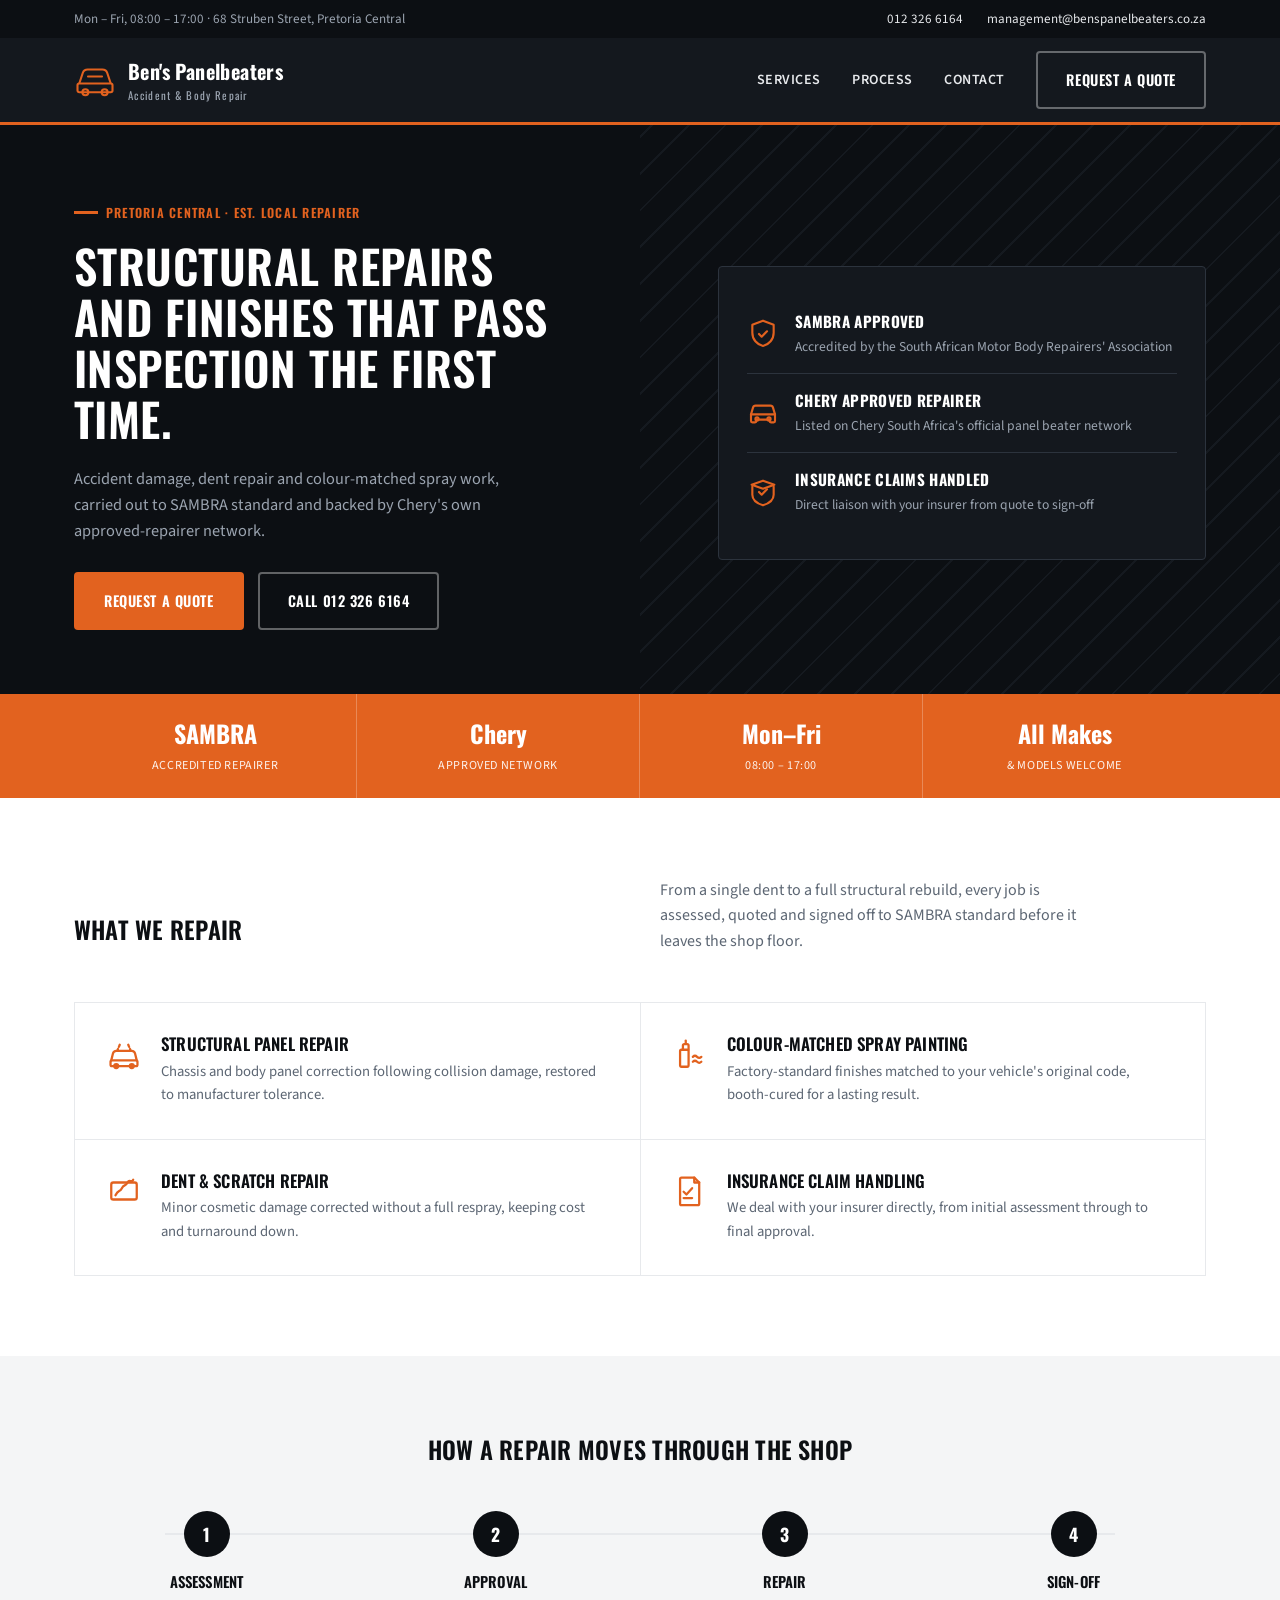
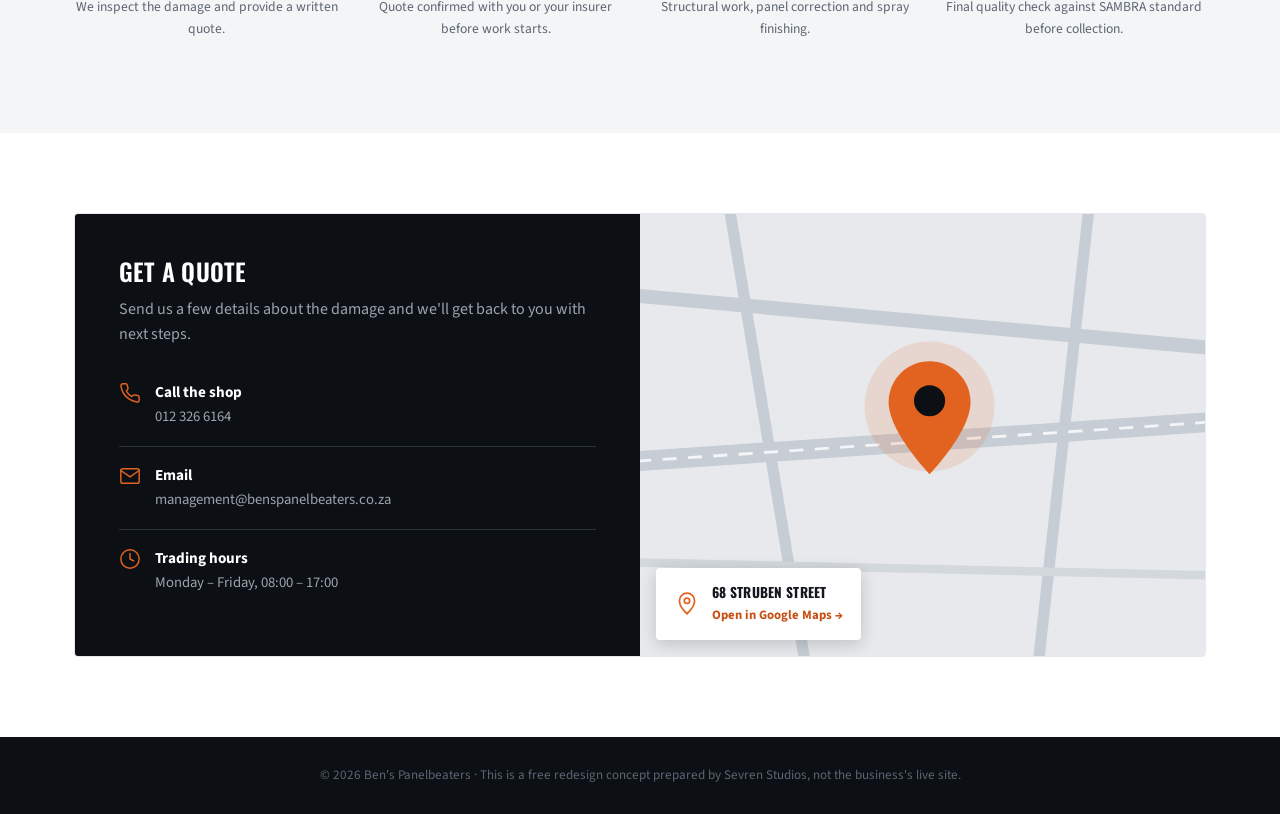
==== commit 04bcb3ba: "Fix missing map, replace muddy icons with clearer custom SVGs" ====
--- a/bens-panelbeaters/index.html
+++ b/bens-panelbeaters/index.html
@@ -173,10 +173,19 @@
   .contact-line strong { display: block; color: var(--white); font-size: 0.95rem; }
   .contact-line span, .contact-line a { color: var(--steel-300); font-size: 0.92rem; }
 
-  .location-panel { padding: 44px; display: flex; flex-direction: column; justify-content: center; align-items: flex-start; background: var(--steel-50); }
-  .location-panel .icon { color: var(--safety-500); width: 40px; height: 40px; margin-bottom: 16px; }
-  .location-panel h3 { font-size: 1rem; }
-  .location-panel a.map-link { display: inline-flex; align-items: center; gap: 8px; margin-top: 16px; font-weight: 700; color: var(--safety-600); font-size: 0.88rem; text-transform: uppercase; letter-spacing: 0.03em; }
+  .location-panel { position: relative; background: var(--steel-100); min-height: 320px; overflow: hidden; }
+  .location-map-art { position: absolute; inset: 0; width: 100%; height: 100%; }
+  .location-caption {
+    position: absolute; left: 16px; bottom: 16px; z-index: 1;
+    background: var(--white);
+    border-radius: var(--radius);
+    padding: 14px 18px;
+    box-shadow: 0 4px 16px rgba(12,15,19,0.18);
+    display: flex; align-items: center; gap: 12px;
+  }
+  .location-caption .icon { color: var(--safety-500); width: 26px; height: 26px; margin: 0; }
+  .location-caption strong { display: block; font-family: 'Oswald', sans-serif; font-size: 0.85rem; text-transform: uppercase; letter-spacing: 0.02em; }
+  .location-caption a { display: block; font-size: 0.8rem; color: var(--safety-600); font-weight: 700; margin-top: 2px; }
 
   /* ===== Footer ===== */
   .site-footer { background: var(--steel-950); color: var(--steel-500); padding: 28px 0; text-align: center; font-size: 0.82rem; }
@@ -286,28 +295,48 @@
         </div>
         <div class="service-list">
           <div class="service-row">
-            <svg class="icon" viewBox="0 0 24 24"><path d="M4 15V9a2 2 0 0 1 2-2h5l2 3h5a2 2 0 0 1 2 2v3"/><path d="M2 15h20"/><path d="M6 19a2 2 0 1 0 0-4 2 2 0 0 0 0 4z"/><path d="M18 19a2 2 0 1 0 0-4 2 2 0 0 0 0 4z"/></svg>
+            <svg class="icon" viewBox="0 0 24 24">
+              <path d="M3 16.5l1.2-4.8A2.5 2.5 0 0 1 6.6 9.8h10.8a2.5 2.5 0 0 1 2.4 1.9l1.2 4.8"/>
+              <rect x="2.5" y="16.5" width="19" height="4" rx="1"/>
+              <circle cx="6.5" cy="20.5" r="1.4"/>
+              <circle cx="17.5" cy="20.5" r="1.4"/>
+              <path d="M9 5.5l-1.8 4.3M15 5.5l1.8 4.3" stroke-dasharray="1.6 1.6"/>
+            </svg>
             <div>
               <h3>Structural Panel Repair</h3>
               <p>Chassis and body panel correction following collision damage, restored to manufacturer tolerance.</p>
             </div>
           </div>
           <div class="service-row">
-            <svg class="icon" viewBox="0 0 24 24"><path d="M12 3v3M12 18v3M4.2 4.2l2.1 2.1M17.7 17.7l2.1 2.1M3 12h3M18 12h3M4.2 19.8l2.1-2.1M17.7 6.3l2.1-2.1"/><circle cx="12" cy="12" r="4"/></svg>
+            <svg class="icon" viewBox="0 0 24 24">
+              <rect x="5" y="9" width="6" height="12" rx="1"/>
+              <path d="M7 9V6a1 1 0 0 1 1-1h2a1 1 0 0 1 1 1v3"/>
+              <path d="M9 2.5v2"/>
+              <path d="M14 14c1-1 2-1 3 0s2 1 3 0" stroke-linecap="round"/>
+              <path d="M14 17.5c1-1 2-1 3 0s2 1 3 0" stroke-linecap="round"/>
+            </svg>
             <div>
               <h3>Colour-Matched Spray Painting</h3>
               <p>Factory-standard finishes matched to your vehicle's original code, booth-cured for a lasting result.</p>
             </div>
           </div>
           <div class="service-row">
-            <svg class="icon" viewBox="0 0 24 24"><path d="M4 13a8 8 0 1 1 16 0"/><path d="M4 13c0 4 3.5 7 8 7s8-3 8-7"/><path d="M12 13v4"/></svg>
+            <svg class="icon" viewBox="0 0 24 24">
+              <rect x="3" y="6" width="18" height="12" rx="1.5"/>
+              <path d="M6 15c2-4 3-2 4.5-5s2.5-1 4-4 2.5 1 4-2" stroke-linecap="round"/>
+            </svg>
             <div>
               <h3>Dent &amp; Scratch Repair</h3>
               <p>Minor cosmetic damage corrected without a full respray, keeping cost and turnaround down.</p>
             </div>
           </div>
           <div class="service-row">
-            <svg class="icon" viewBox="0 0 24 24"><path d="M9 12l2 2 4-4"/><path d="M4 6h16v11a2 2 0 0 1-2 2H6a2 2 0 0 1-2-2V6z"/><path d="M8 6V4a2 2 0 0 1 2-2h4a2 2 0 0 1 2 2v2"/></svg>
+            <svg class="icon" viewBox="0 0 24 24">
+              <path d="M6 2.5h9l3.5 3.5v15a1 1 0 0 1-1 1H6a1 1 0 0 1-1-1v-17.5a1 1 0 0 1 1-1z"/>
+              <path d="M15 2.5v3.5h3.5"/>
+              <path d="M7.5 12.5l2 2 4-4.5"/>
+              <path d="M7.5 17h6" />
+            </svg>
             <div>
               <h3>Insurance Claim Handling</h3>
               <p>We deal with your insurer directly, from initial assessment through to final approval.</p>
@@ -366,15 +395,27 @@
               <div><strong>Trading hours</strong><span>Monday &ndash; Friday, 08:00 &ndash; 17:00</span></div>
             </div>
           </div>
-          <div class="location-panel">
-            <svg class="icon" viewBox="0 0 24 24"><path d="M12 21s7-6.5 7-12a7 7 0 1 0-14 0c0 5.5 7 12 7 12z"/><circle cx="12" cy="9" r="2.5"/></svg>
-            <h3>68 Struben Street</h3>
-            <p style="margin:0;">Pretoria Central, Gauteng</p>
-            <a class="map-link" href="https://www.google.com/maps/search/?api=1&query=68+Struben+Street+Pretoria+Central" target="_blank" rel="noopener">
-              <svg class="icon" viewBox="0 0 24 24" style="width:16px;height:16px;color:inherit;"><path d="M7 17L17 7"/><path d="M9 7h8v8"/></svg>
-              Get directions
-            </a>
-          </div>
+          <a class="location-panel" href="https://www.google.com/maps/search/?api=1&query=68+Struben+Street+Pretoria+Central" target="_blank" rel="noopener" aria-label="Open Ben's Panelbeaters location in Google Maps">
+            <svg class="location-map-art" viewBox="0 0 400 320" preserveAspectRatio="xMidYMid slice" role="img" aria-hidden="true">
+              <rect width="400" height="320" fill="#e7e9ec"/>
+              <path d="M-20 60 L420 100" stroke="#c7cdd4" stroke-width="10"/>
+              <path d="M-20 180 L420 150" stroke="#c7cdd4" stroke-width="14"/>
+              <path d="M60 -20 L120 340" stroke="#c7cdd4" stroke-width="8"/>
+              <path d="M320 -20 L280 340" stroke="#c7cdd4" stroke-width="8"/>
+              <path d="M-20 250 L420 260" stroke="#d3d8dd" stroke-width="6"/>
+              <path d="M-20 180 L420 150" stroke="#ffffff" stroke-width="2" stroke-dasharray="10 8" opacity="0.8"/>
+              <circle cx="205" cy="140" r="46" fill="#e2621f" opacity="0.14"/>
+              <path d="M205 108c-16 0-29 13-29 29 0 21 29 51 29 51s29-30 29-51c0-16-13-29-29-29z" fill="#e2621f"/>
+              <circle cx="205" cy="136" r="11" fill="#0c0f13"/>
+            </svg>
+            <div class="location-caption">
+              <svg class="icon" viewBox="0 0 24 24"><path d="M12 21s7-6.5 7-12a7 7 0 1 0-14 0c0 5.5 7 12 7 12z"/><circle cx="12" cy="9" r="2.5"/></svg>
+              <div>
+                <strong>68 Struben Street</strong>
+                <span style="display:block; font-size:0.8rem; color:var(--safety-600); font-weight:700; margin-top:2px;">Open in Google Maps &rarr;</span>
+              </div>
+            </div>
+          </a>
         </div>
       </div>
     </section>
